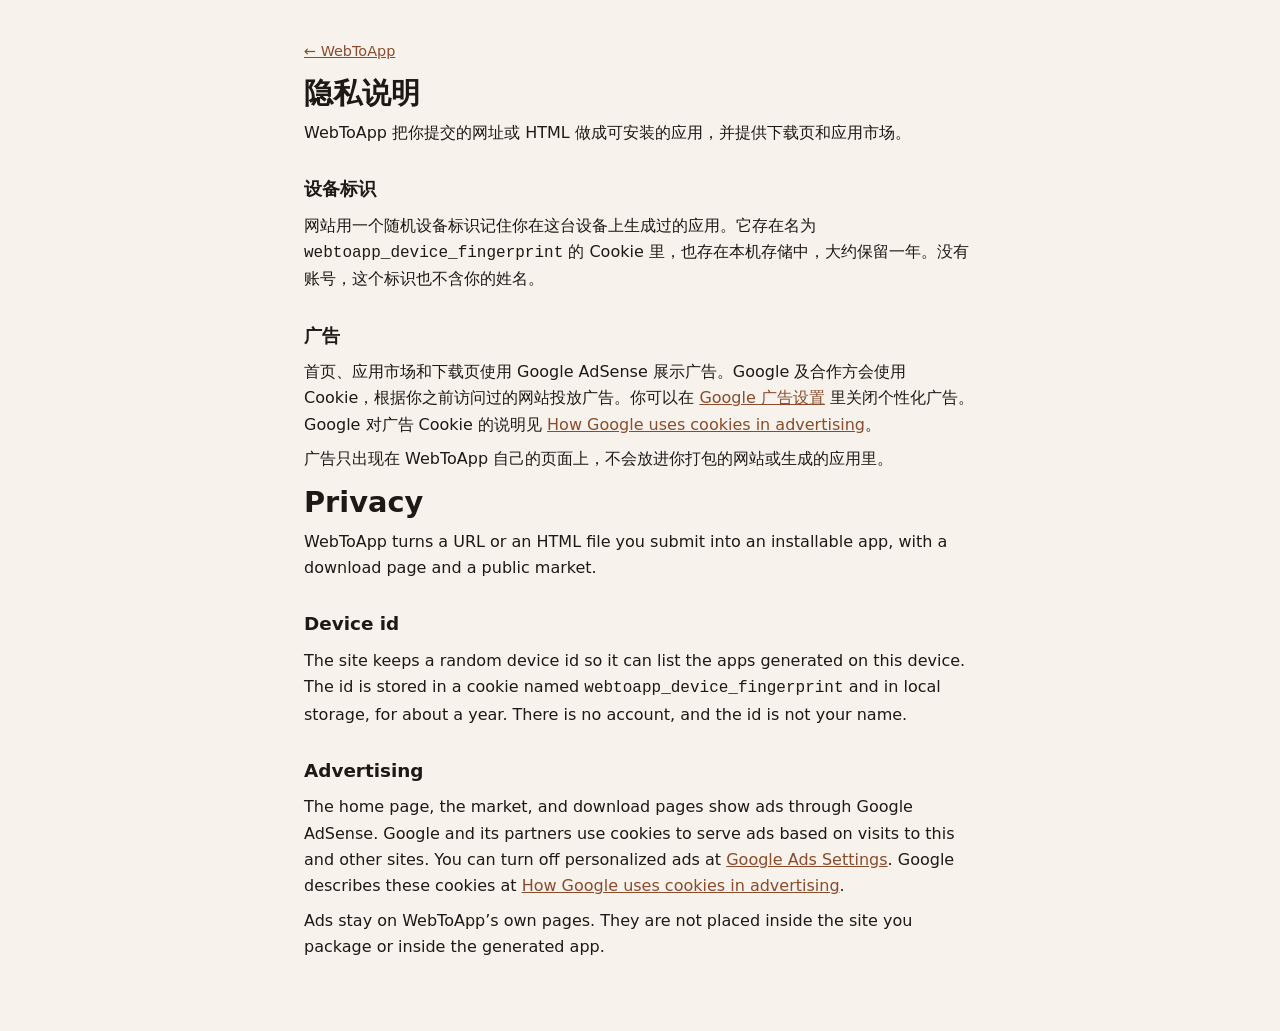
==== privacy.html @ d4df7e22 "perf: compress text responses, trim fonts and logo, lazy-load images The site shipped ~260 KB of unc" ====
<!DOCTYPE html>
<html lang="zh-CN">
<head>
  <meta charset="UTF-8">
  <meta name="viewport" content="width=device-width, initial-scale=1.0">
  <title>隐私说明 · Privacy — WebToApp</title>
  <meta name="description" content="WebToApp 如何使用设备标识，以及页面上的 Google 广告。">
  <link rel="icon" href="assets/site-logo-96.jpg">
  <style>
    body { margin: 0; background: #f7f3ec; color: #1e1914; font: 16px/1.65 Inter, "Noto Serif SC", system-ui, sans-serif; }
    main { max-width: 42rem; margin: 0 auto; padding: 32px 20px 64px; }
    a { color: #8a4b2d; }
    h1 { font-size: 1.8rem; line-height: 1.25; margin: 12px 0 8px; }
    h2 { font-size: 1.15rem; margin: 28px 0 8px; }
    p { margin: 8px 0; }
    .back { font-size: 0.9rem; }
  </style>
</head>
<body>
  <main>
    <p class="back"><a href="/">← WebToApp</a></p>
    <h1>隐私说明</h1>
    <p>WebToApp 把你提交的网址或 HTML 做成可安装的应用，并提供下载页和应用市场。</p>
    <h2>设备标识</h2>
    <p>网站用一个随机设备标识记住你在这台设备上生成过的应用。它存在名为 <code>webtoapp_device_fingerprint</code> 的 Cookie 里，也存在本机存储中，大约保留一年。没有账号，这个标识也不含你的姓名。</p>
    <h2>广告</h2>
    <p>首页、应用市场和下载页使用 Google AdSense 展示广告。Google 及合作方会使用 Cookie，根据你之前访问过的网站投放广告。你可以在 <a href="https://adssettings.google.com" rel="noopener noreferrer">Google 广告设置</a> 里关闭个性化广告。Google 对广告 Cookie 的说明见 <a href="https://policies.google.com/technologies/ads" rel="noopener noreferrer">How Google uses cookies in advertising</a>。</p>
    <p>广告只出现在 WebToApp 自己的页面上，不会放进你打包的网站或生成的应用里。</p>

    <h1>Privacy</h1>
    <p>WebToApp turns a URL or an HTML file you submit into an installable app, with a download page and a public market.</p>
    <h2>Device id</h2>
    <p>The site keeps a random device id so it can list the apps generated on this device. The id is stored in a cookie named <code>webtoapp_device_fingerprint</code> and in local storage, for about a year. There is no account, and the id is not your name.</p>
    <h2>Advertising</h2>
    <p>The home page, the market, and download pages show ads through Google AdSense. Google and its partners use cookies to serve ads based on visits to this and other sites. You can turn off personalized ads at <a href="https://adssettings.google.com" rel="noopener noreferrer">Google Ads Settings</a>. Google describes these cookies at <a href="https://policies.google.com/technologies/ads" rel="noopener noreferrer">How Google uses cookies in advertising</a>.</p>
    <p>Ads stay on WebToApp’s own pages. They are not placed inside the site you package or inside the generated app.</p>
  </main>
</body>
</html>
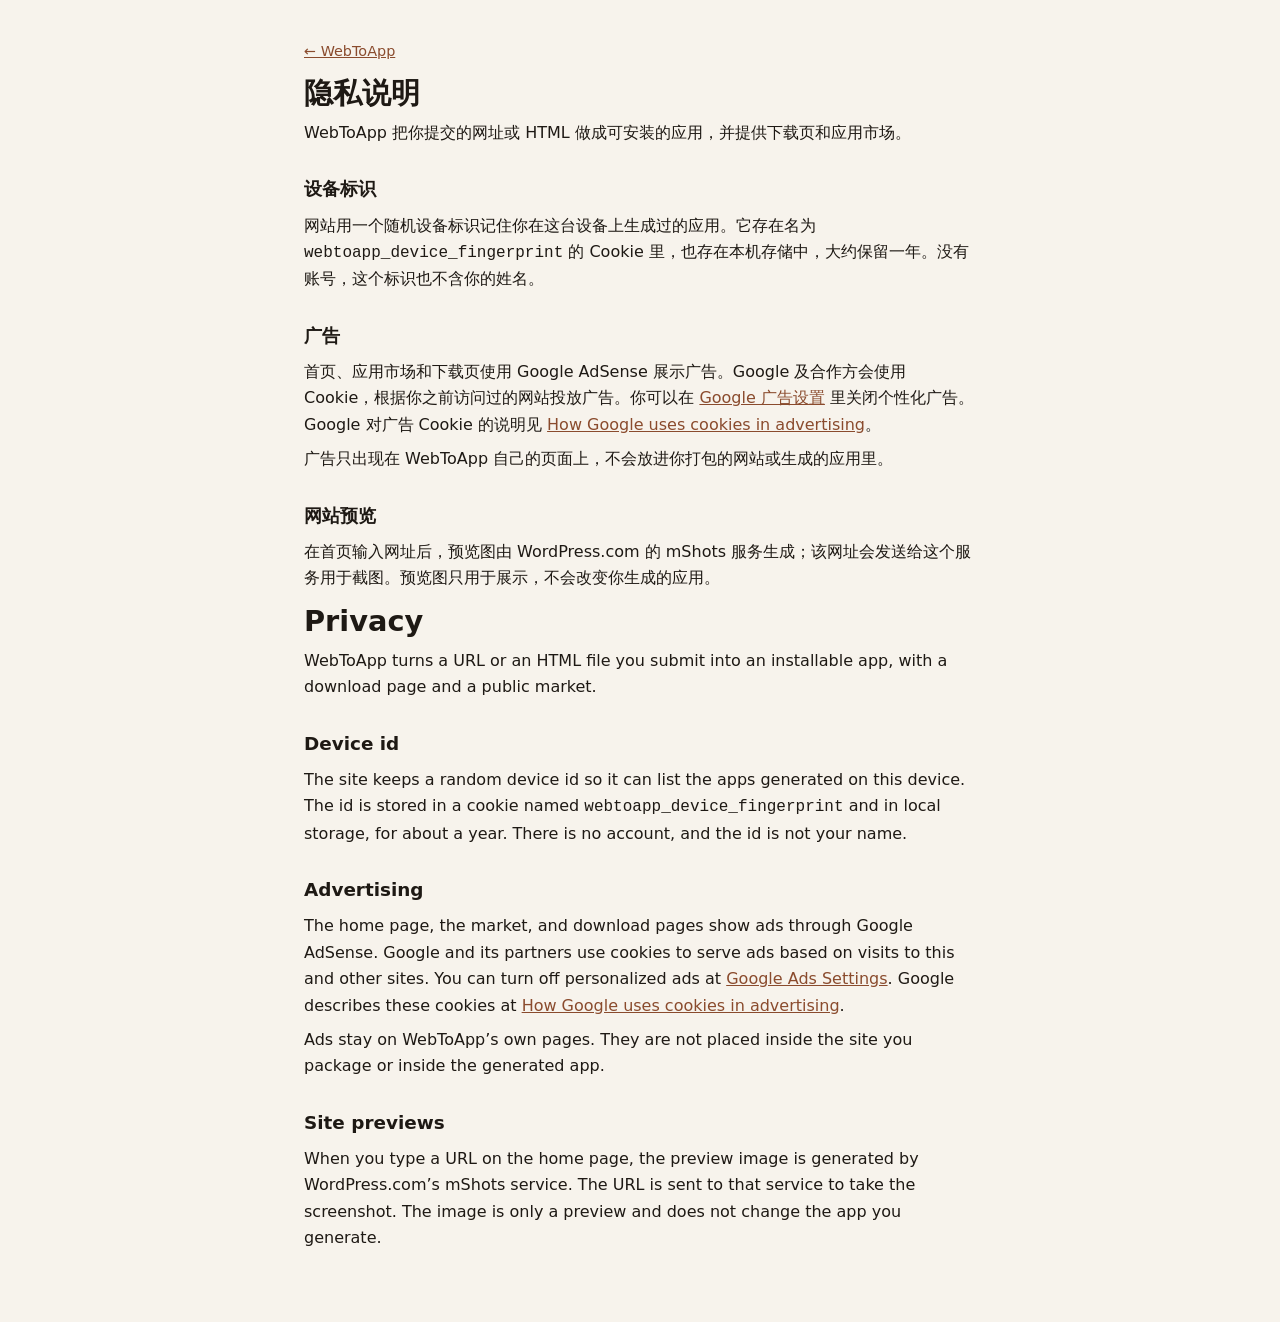
==== commit b484dae5: "Show a real page screenshot in the hero device preview (#173) The stage now keeps the app icon/name/" ====
--- a/privacy.html
+++ b/privacy.html
@@ -5,7 +5,8 @@
   <meta name="viewport" content="width=device-width, initial-scale=1.0">
   <title>隐私说明 · Privacy — WebToApp</title>
   <meta name="description" content="WebToApp 如何使用设备标识，以及页面上的 Google 广告。">
-  <link rel="icon" href="assets/site-logo-96.jpg">
+  <link rel="icon" href="assets/site-logo-96.jpg?v=20261104-brand2">
+  <link rel="apple-touch-icon" href="assets/apple-touch-icon.png?v=20261104-brand2">
   <style>
     body { margin: 0; background: #f7f3ec; color: #1e1914; font: 16px/1.65 Inter, "Noto Serif SC", system-ui, sans-serif; }
     main { max-width: 42rem; margin: 0 auto; padding: 32px 20px 64px; }
@@ -26,6 +27,8 @@
     <h2>广告</h2>
     <p>首页、应用市场和下载页使用 Google AdSense 展示广告。Google 及合作方会使用 Cookie，根据你之前访问过的网站投放广告。你可以在 <a href="https://adssettings.google.com" rel="noopener noreferrer">Google 广告设置</a> 里关闭个性化广告。Google 对广告 Cookie 的说明见 <a href="https://policies.google.com/technologies/ads" rel="noopener noreferrer">How Google uses cookies in advertising</a>。</p>
     <p>广告只出现在 WebToApp 自己的页面上，不会放进你打包的网站或生成的应用里。</p>
+    <h2>网站预览</h2>
+    <p>在首页输入网址后，预览图由 WordPress.com 的 mShots 服务生成；该网址会发送给这个服务用于截图。预览图只用于展示，不会改变你生成的应用。</p>
 
     <h1>Privacy</h1>
     <p>WebToApp turns a URL or an HTML file you submit into an installable app, with a download page and a public market.</p>
@@ -34,6 +37,8 @@
     <h2>Advertising</h2>
     <p>The home page, the market, and download pages show ads through Google AdSense. Google and its partners use cookies to serve ads based on visits to this and other sites. You can turn off personalized ads at <a href="https://adssettings.google.com" rel="noopener noreferrer">Google Ads Settings</a>. Google describes these cookies at <a href="https://policies.google.com/technologies/ads" rel="noopener noreferrer">How Google uses cookies in advertising</a>.</p>
     <p>Ads stay on WebToApp’s own pages. They are not placed inside the site you package or inside the generated app.</p>
+    <h2>Site previews</h2>
+    <p>When you type a URL on the home page, the preview image is generated by WordPress.com’s mShots service. The URL is sent to that service to take the screenshot. The image is only a preview and does not change the app you generate.</p>
   </main>
 </body>
 </html>
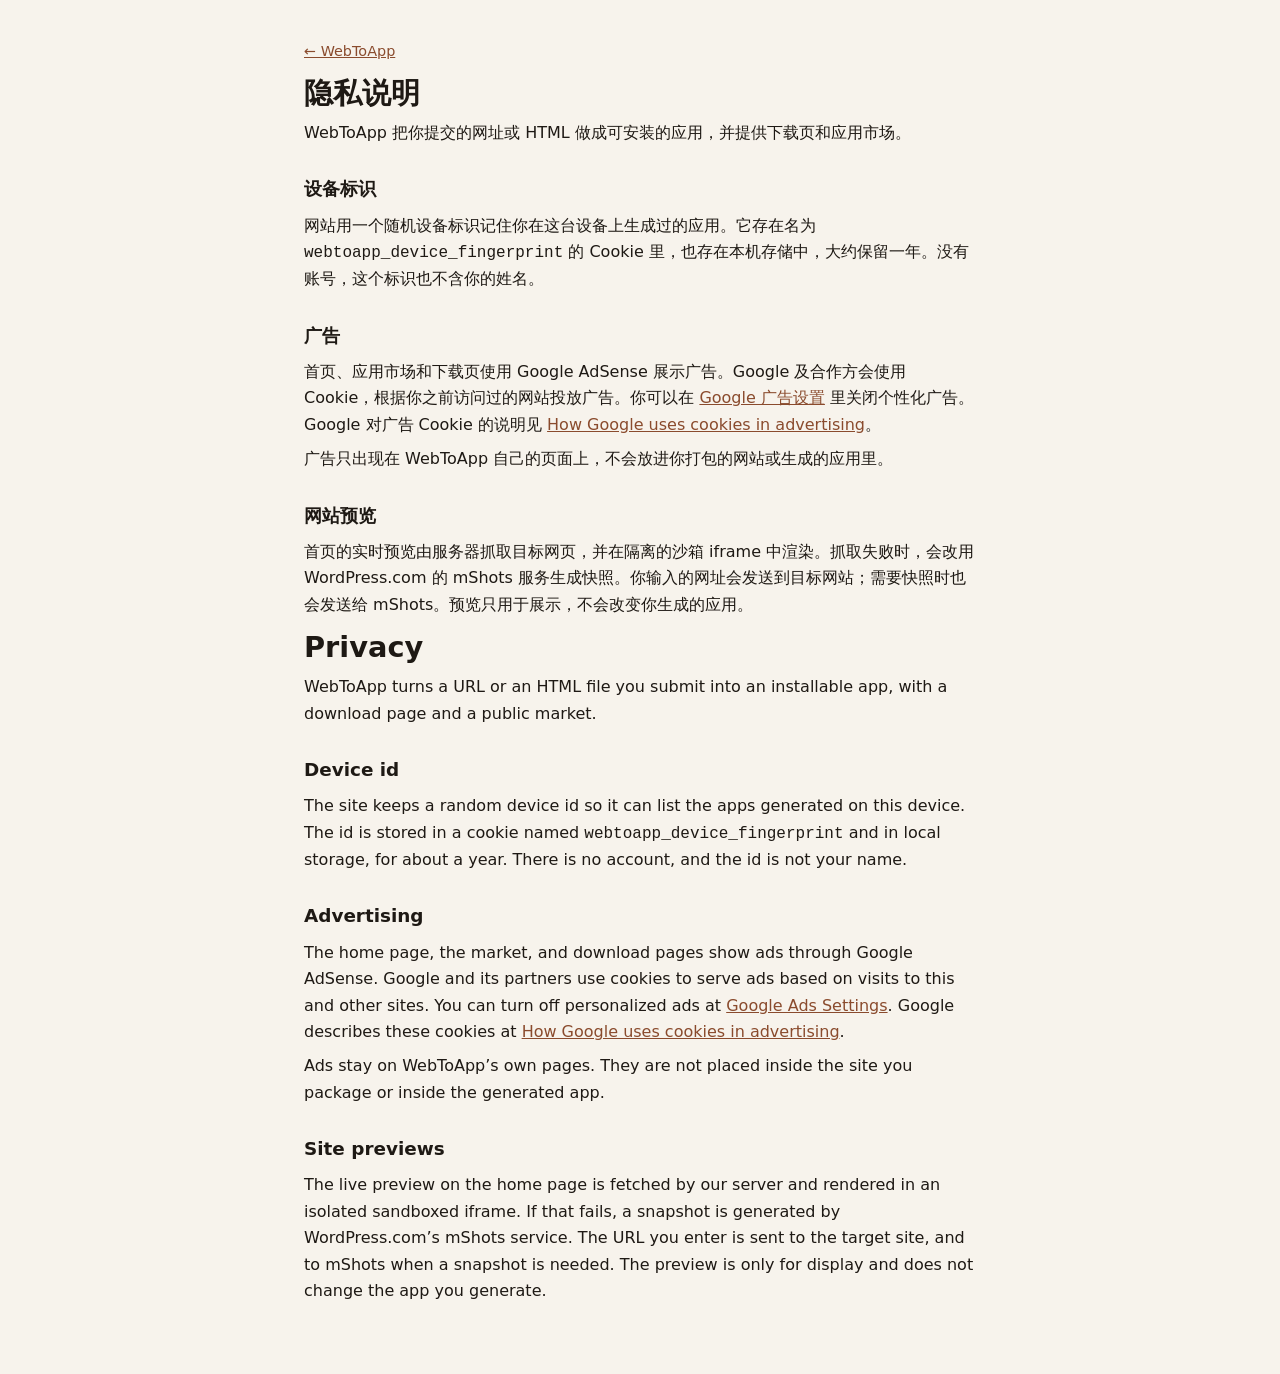
==== commit 2607f337: "Render the hero preview as a live WebView-style frame (#175) Replaces the static screenshot with a s" ====
--- a/privacy.html
+++ b/privacy.html
@@ -28,7 +28,7 @@
     <p>首页、应用市场和下载页使用 Google AdSense 展示广告。Google 及合作方会使用 Cookie，根据你之前访问过的网站投放广告。你可以在 <a href="https://adssettings.google.com" rel="noopener noreferrer">Google 广告设置</a> 里关闭个性化广告。Google 对广告 Cookie 的说明见 <a href="https://policies.google.com/technologies/ads" rel="noopener noreferrer">How Google uses cookies in advertising</a>。</p>
     <p>广告只出现在 WebToApp 自己的页面上，不会放进你打包的网站或生成的应用里。</p>
     <h2>网站预览</h2>
-    <p>在首页输入网址后，预览图由 WordPress.com 的 mShots 服务生成；该网址会发送给这个服务用于截图。预览图只用于展示，不会改变你生成的应用。</p>
+    <p>首页的实时预览由服务器抓取目标网页，并在隔离的沙箱 iframe 中渲染。抓取失败时，会改用 WordPress.com 的 mShots 服务生成快照。你输入的网址会发送到目标网站；需要快照时也会发送给 mShots。预览只用于展示，不会改变你生成的应用。</p>
 
     <h1>Privacy</h1>
     <p>WebToApp turns a URL or an HTML file you submit into an installable app, with a download page and a public market.</p>
@@ -38,7 +38,7 @@
     <p>The home page, the market, and download pages show ads through Google AdSense. Google and its partners use cookies to serve ads based on visits to this and other sites. You can turn off personalized ads at <a href="https://adssettings.google.com" rel="noopener noreferrer">Google Ads Settings</a>. Google describes these cookies at <a href="https://policies.google.com/technologies/ads" rel="noopener noreferrer">How Google uses cookies in advertising</a>.</p>
     <p>Ads stay on WebToApp’s own pages. They are not placed inside the site you package or inside the generated app.</p>
     <h2>Site previews</h2>
-    <p>When you type a URL on the home page, the preview image is generated by WordPress.com’s mShots service. The URL is sent to that service to take the screenshot. The image is only a preview and does not change the app you generate.</p>
+    <p>The live preview on the home page is fetched by our server and rendered in an isolated sandboxed iframe. If that fails, a snapshot is generated by WordPress.com’s mShots service. The URL you enter is sent to the target site, and to mShots when a snapshot is needed. The preview is only for display and does not change the app you generate.</p>
   </main>
 </body>
 </html>
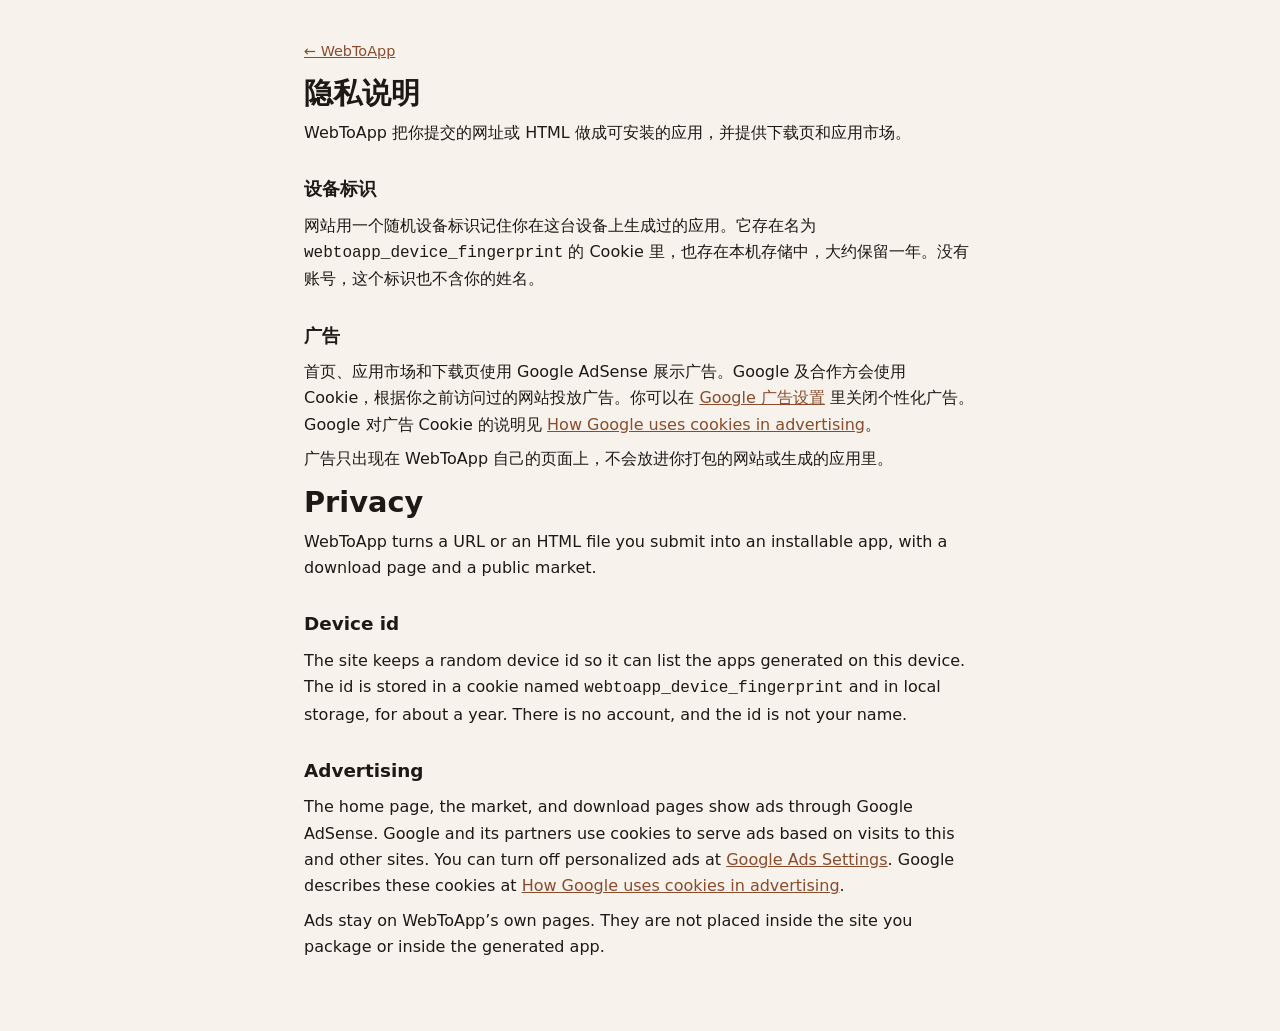
==== commit 1b122349: "Remove the homepage app preview (#181) The collapsible preview added a second interaction after the " ====
--- a/privacy.html
+++ b/privacy.html
@@ -27,8 +27,6 @@
     <h2>广告</h2>
     <p>首页、应用市场和下载页使用 Google AdSense 展示广告。Google 及合作方会使用 Cookie，根据你之前访问过的网站投放广告。你可以在 <a href="https://adssettings.google.com" rel="noopener noreferrer">Google 广告设置</a> 里关闭个性化广告。Google 对广告 Cookie 的说明见 <a href="https://policies.google.com/technologies/ads" rel="noopener noreferrer">How Google uses cookies in advertising</a>。</p>
     <p>广告只出现在 WebToApp 自己的页面上，不会放进你打包的网站或生成的应用里。</p>
-    <h2>网站预览</h2>
-    <p>首页的实时预览由服务器抓取目标网页，并在隔离的沙箱 iframe 中渲染。抓取失败时，会改用 WordPress.com 的 mShots 服务生成快照。你输入的网址会发送到目标网站；需要快照时也会发送给 mShots。预览只用于展示，不会改变你生成的应用。</p>
 
     <h1>Privacy</h1>
     <p>WebToApp turns a URL or an HTML file you submit into an installable app, with a download page and a public market.</p>
@@ -37,8 +35,6 @@
     <h2>Advertising</h2>
     <p>The home page, the market, and download pages show ads through Google AdSense. Google and its partners use cookies to serve ads based on visits to this and other sites. You can turn off personalized ads at <a href="https://adssettings.google.com" rel="noopener noreferrer">Google Ads Settings</a>. Google describes these cookies at <a href="https://policies.google.com/technologies/ads" rel="noopener noreferrer">How Google uses cookies in advertising</a>.</p>
     <p>Ads stay on WebToApp’s own pages. They are not placed inside the site you package or inside the generated app.</p>
-    <h2>Site previews</h2>
-    <p>The live preview on the home page is fetched by our server and rendered in an isolated sandboxed iframe. If that fails, a snapshot is generated by WordPress.com’s mShots service. The URL you enter is sent to the target site, and to mShots when a snapshot is needed. The preview is only for display and does not change the app you generate.</p>
   </main>
 </body>
 </html>
